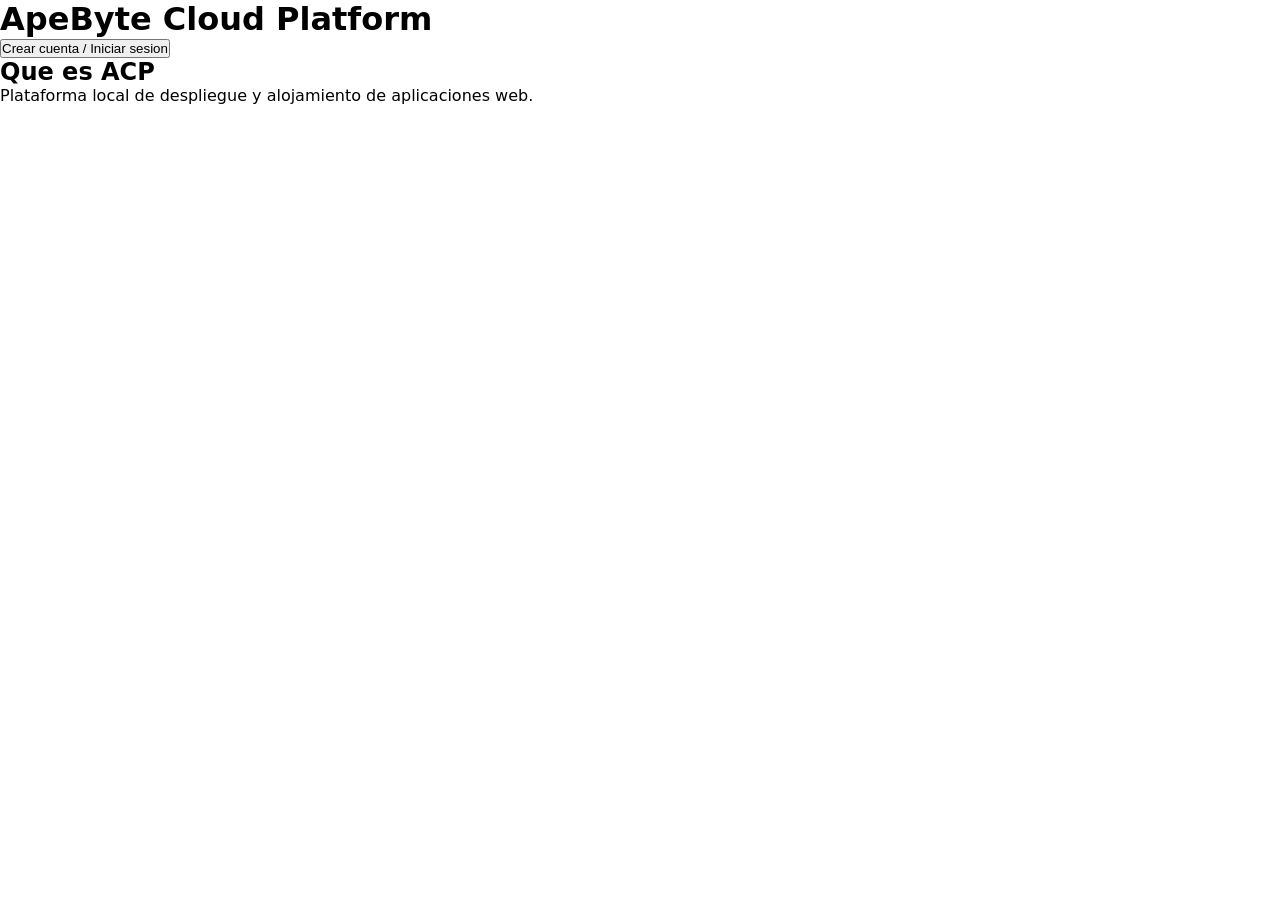
==== frontend/index.html @ 307346f4 "Estructura inicial del repositorio ACP" ====
<!DOCTYPE html>
<html lang="es">
<head>
  <meta charset="UTF-8">
  <meta name="viewport" content="width=device-width, initial-scale=1.0">
  <title>ApeByte Cloud Platform (ACP)</title>
  <link rel="stylesheet" href="css/style.css">
</head>
<body>
  <header>
    <h1>ApeByte Cloud Platform</h1>
    <button id="login-btn">Crear cuenta / Iniciar sesion</button>
  </header>

  <main>
    <section>
      <h2>Que es ACP</h2>
      <p>Plataforma local de despliegue y alojamiento de aplicaciones web.</p>
    </section>
  </main>

  <script src="js/main.js"></script>
</body>
</html>
---- frontend/css/style.css ----
* {
  box-sizing: border-box;
  margin: 0;
  padding: 0;
}

body {
  font-family: system-ui, sans-serif;
}
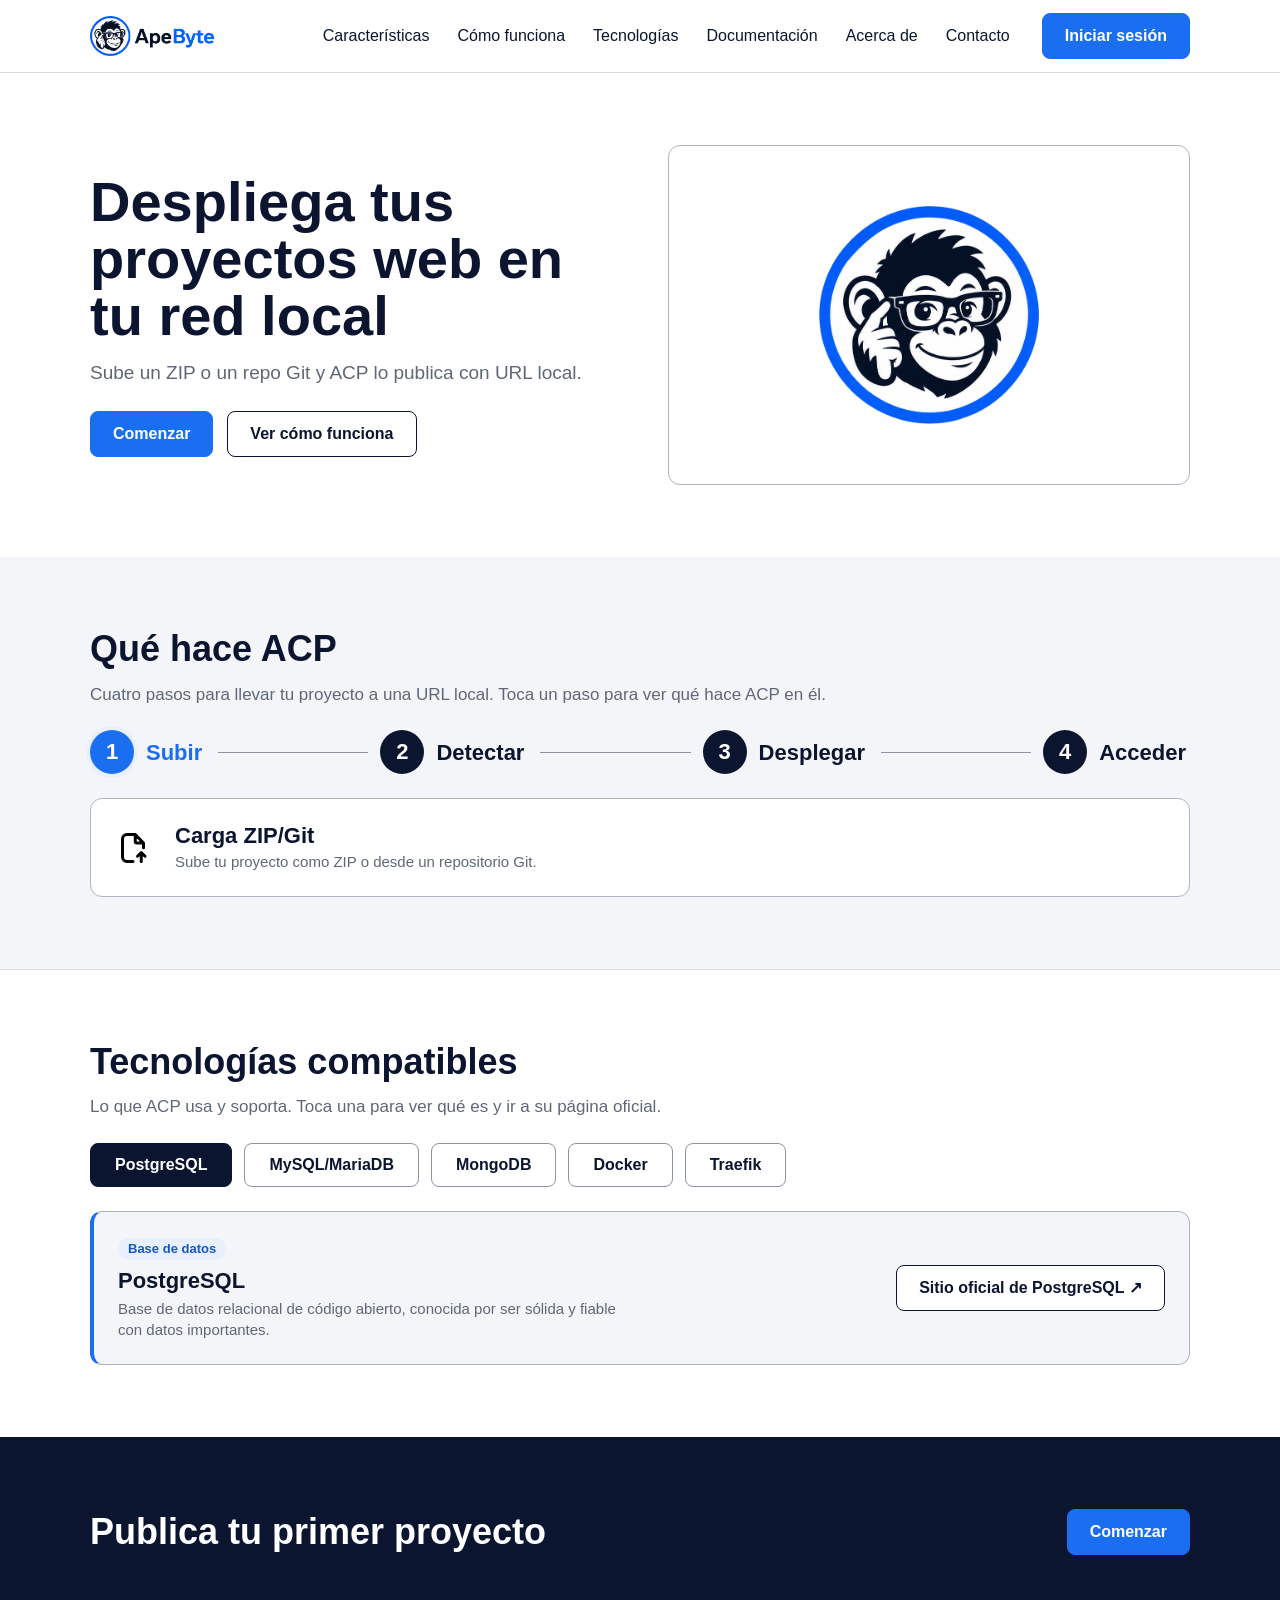
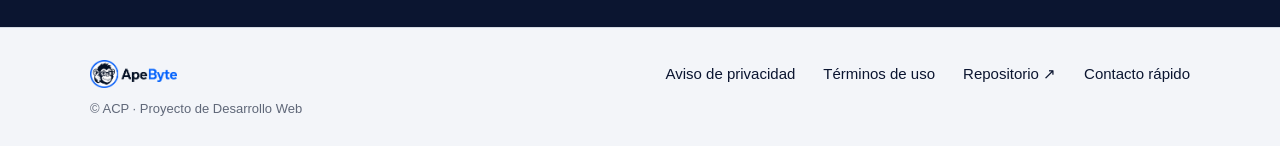
==== commit 383bef40: "Proyecto" ====
--- a/frontend/index.html
+++ b/frontend/index.html
@@ -7,17 +7,153 @@
   <link rel="stylesheet" href="css/style.css">
 </head>
 <body>
-  <header>
-    <h1>ApeByte Cloud Platform</h1>
-    <button id="login-btn">Crear cuenta / Iniciar sesion</button>
+  <header id="encabezado">
+    <a class="logo" href="/">
+      <img src="assets/img/logo.png" alt="Logo de ApeByte">
+    </a>
+    <nav id="menu-principal" aria-label="Principal">
+      <ul>
+        <li><a class="enlace-menu" href="/caracteristicas">Características</a></li>
+        <li><a class="enlace-menu" href="/como-funciona">Cómo funciona</a></li>
+        <li><a class="enlace-menu" href="/tecnologias">Tecnologías</a></li>
+        <li><a class="enlace-menu" href="/documentacion">Documentación</a></li>
+        <li><a class="enlace-menu" href="/acerca-de">Acerca de</a></li>
+        <li><a class="enlace-menu" href="/contacto">Contacto</a></li>
+        <li class="item-sesion"><a class="boton boton-primario" href="/login">Iniciar sesión</a></li>
+      </ul>
+    </nav>
+    <button id="btn-menu" type="button" aria-expanded="false" aria-controls="menu-principal" aria-label="Abrir menú">
+      <img src="assets/icons/menu.svg" alt="">
+    </button>
   </header>
 
-  <main>
-    <section>
-      <h2>Que es ACP</h2>
-      <p>Plataforma local de despliegue y alojamiento de aplicaciones web.</p>
+  <main id="contenido">
+    <section id="hero">
+      <div class="hero-texto">
+        <h1>Despliega tus proyectos web en tu red local</h1>
+        <p>Sube un ZIP o un repo Git y ACP lo publica con URL local.</p>
+        <div class="hero-botones">
+          <a class="boton boton-primario" href="/login">Comenzar</a>
+          <a class="boton boton-secundario" href="/como-funciona">Ver cómo funciona</a>
+        </div>
+      </div>
+      <img class="ilustracion" src="assets/img/mascota.png" alt="Mascota de ApeByte">
+    </section>
+
+    <section id="funciones">
+      <h2>Qué hace ACP</h2>
+      <p class="subtitulo">Cuatro pasos para llevar tu proyecto a una URL local. Toca un paso para ver qué hace ACP en él.</p>
+
+      <div class="pasos" role="tablist" aria-label="Pasos de ACP">
+        <button class="paso" type="button" role="tab" id="paso-1" aria-controls="panel-1" aria-selected="true"><span class="paso-num">1</span><span class="paso-titulo">Subir</span></button>
+        <span class="paso-linea" role="presentation"></span>
+        <button class="paso" type="button" role="tab" id="paso-2" aria-controls="panel-2" aria-selected="false" tabindex="-1"><span class="paso-num">2</span><span class="paso-titulo">Detectar</span></button>
+        <span class="paso-linea" role="presentation"></span>
+        <button class="paso" type="button" role="tab" id="paso-3" aria-controls="panel-3" aria-selected="false" tabindex="-1"><span class="paso-num">3</span><span class="paso-titulo">Desplegar</span></button>
+        <span class="paso-linea" role="presentation"></span>
+        <button class="paso" type="button" role="tab" id="paso-4" aria-controls="panel-4" aria-selected="false" tabindex="-1"><span class="paso-num">4</span><span class="paso-titulo">Acceder</span></button>
+      </div>
+
+      <div class="paso-paneles">
+        <article class="tarjeta" role="tabpanel" id="panel-1" aria-labelledby="paso-1">
+          <img class="icono" src="assets/icons/upload.svg" alt="">
+          <h3>Carga ZIP/Git</h3>
+          <p>Sube tu proyecto como ZIP o desde un repositorio Git.</p>
+        </article>
+        <article class="tarjeta" role="tabpanel" id="panel-2" aria-labelledby="paso-2">
+          <img class="icono" src="assets/icons/scan-search.svg" alt="">
+          <h3>Detección automática</h3>
+          <p>ACP reconoce la tecnología de tu proyecto sin configurar nada.</p>
+        </article>
+        <article class="tarjeta" role="tabpanel" id="panel-3" aria-labelledby="paso-3">
+          <img class="icono" src="assets/icons/container.svg" alt="">
+          <h3>Despliegue con Docker</h3>
+          <p>Cada proyecto corre aislado en su propio contenedor.</p>
+        </article>
+        <article class="tarjeta" role="tabpanel" id="panel-4" aria-labelledby="paso-4">
+          <img class="icono" src="assets/icons/link.svg" alt="">
+          <h3>URLs locales</h3>
+          <p>Accede a tu aplicación con una dirección local fácil de recordar.</p>
+        </article>
+      </div>
+    </section>
+
+    <section id="tecnologias">
+      <h2>Tecnologías compatibles</h2>
+      <p class="subtitulo">Lo que ACP usa y soporta. Toca una para ver qué es y ir a su página oficial.</p>
+
+      <div class="tec-lista" role="tablist" aria-label="Tecnologías compatibles">
+        <button class="tec" type="button" role="tab" id="tec-1" aria-controls="tec-panel-1" aria-selected="true">PostgreSQL</button>
+        <button class="tec" type="button" role="tab" id="tec-2" aria-controls="tec-panel-2" aria-selected="false" tabindex="-1">MySQL/MariaDB</button>
+        <button class="tec" type="button" role="tab" id="tec-3" aria-controls="tec-panel-3" aria-selected="false" tabindex="-1">MongoDB</button>
+        <button class="tec" type="button" role="tab" id="tec-4" aria-controls="tec-panel-4" aria-selected="false" tabindex="-1">Docker</button>
+        <button class="tec" type="button" role="tab" id="tec-5" aria-controls="tec-panel-5" aria-selected="false" tabindex="-1">Traefik</button>
+      </div>
+
+      <div class="tec-paneles">
+        <article class="tec-panel" role="tabpanel" id="tec-panel-1" aria-labelledby="tec-1">
+          <div class="tec-texto">
+            <span class="tec-categoria">Base de datos</span>
+            <h3>PostgreSQL</h3>
+            <p>Base de datos relacional de código abierto, conocida por ser sólida y fiable con datos importantes.</p>
+          </div>
+          <div class="tec-enlaces"><a class="boton boton-secundario" href="https://www.postgresql.org/" target="_blank" rel="noopener noreferrer">Sitio oficial de PostgreSQL<span class="solo-lectores"> (se abre en una pestaña nueva)</span><span aria-hidden="true">&nbsp;↗</span></a></div>
+        </article>
+        <article class="tec-panel" role="tabpanel" id="tec-panel-2" aria-labelledby="tec-2">
+          <div class="tec-texto">
+            <span class="tec-categoria">Base de datos</span>
+            <h3>MySQL/MariaDB</h3>
+            <p>Dos bases de datos relacionales muy usadas y compatibles entre sí. Guardan la información en tablas.</p>
+          </div>
+          <div class="tec-enlaces"><a class="boton boton-secundario" href="https://www.mysql.com/" target="_blank" rel="noopener noreferrer">Sitio oficial de MySQL<span class="solo-lectores"> (se abre en una pestaña nueva)</span><span aria-hidden="true">&nbsp;↗</span></a><a class="boton boton-secundario" href="https://mariadb.org/" target="_blank" rel="noopener noreferrer">Sitio oficial de MariaDB<span class="solo-lectores"> (se abre en una pestaña nueva)</span><span aria-hidden="true">&nbsp;↗</span></a></div>
+        </article>
+        <article class="tec-panel" role="tabpanel" id="tec-panel-3" aria-labelledby="tec-3">
+          <div class="tec-texto">
+            <span class="tec-categoria">Base de datos</span>
+            <h3>MongoDB</h3>
+            <p>Base de datos que guarda la información como documentos parecidos a JSON, sin tablas fijas.</p>
+          </div>
+          <div class="tec-enlaces"><a class="boton boton-secundario" href="https://www.mongodb.com/" target="_blank" rel="noopener noreferrer">Sitio oficial de MongoDB<span class="solo-lectores"> (se abre en una pestaña nueva)</span><span aria-hidden="true">&nbsp;↗</span></a></div>
+        </article>
+        <article class="tec-panel" role="tabpanel" id="tec-panel-4" aria-labelledby="tec-4">
+          <div class="tec-texto">
+            <span class="tec-categoria">Contenedores</span>
+            <h3>Docker</h3>
+            <p>Empaqueta una aplicación con todo lo que necesita para que corra igual en cualquier equipo.</p>
+          </div>
+          <div class="tec-enlaces"><a class="boton boton-secundario" href="https://www.docker.com/" target="_blank" rel="noopener noreferrer">Sitio oficial de Docker<span class="solo-lectores"> (se abre en una pestaña nueva)</span><span aria-hidden="true">&nbsp;↗</span></a></div>
+        </article>
+        <article class="tec-panel" role="tabpanel" id="tec-panel-5" aria-labelledby="tec-5">
+          <div class="tec-texto">
+            <span class="tec-categoria">Reverse proxy</span>
+            <h3>Traefik</h3>
+            <p>Recibe cada visita y la envía al contenedor correcto. Así cada proyecto tiene su propia URL local.</p>
+          </div>
+          <div class="tec-enlaces"><a class="boton boton-secundario" href="https://traefik.io/traefik/" target="_blank" rel="noopener noreferrer">Sitio oficial de Traefik<span class="solo-lectores"> (se abre en una pestaña nueva)</span><span aria-hidden="true">&nbsp;↗</span></a></div>
+        </article>
+      </div>
+    </section>
+
+    <section id="cta" class="banda-oscura">
+      <h2>Publica tu primer proyecto</h2>
+      <a class="boton boton-primario" href="/login">Comenzar</a>
     </section>
   </main>
+
+  <footer id="pie">
+    <a class="logo" href="/">
+      <img src="assets/img/logo.png" alt="Logo de ApeByte">
+    </a>
+    <nav id="menu-pie" aria-label="Enlaces secundarios">
+      <ul>
+        <li><a class="enlace-pie" href="/privacidad">Aviso de privacidad</a></li>
+        <li><a class="enlace-pie" href="/terminos">Términos de uso</a></li>
+        <li><a class="enlace-pie" href="https://github.com/">Repositorio</a></li>
+        <li><a class="enlace-pie" href="/contacto">Contacto rápido</a></li>
+      </ul>
+    </nav>
+    <p class="derechos">© ACP · Proyecto de Desarrollo Web</p>
+  </footer>
 
   <script src="js/main.js"></script>
 </body>
--- a/frontend/css/style.css
+++ b/frontend/css/style.css
@@ -1,3 +1,99 @@
+/* ApeByte Cloud Platform - estilos del sitio informativo
+   Valores tomados de Identidad_Visual_ACP.docx y de Wireframes ACP listos.zip
+   (donde el ZIP y la guía difieren, manda el ZIP; ver docs/auditoria/LEEME.md) */
+
+/* Barlow y Barlow Condensed se guardan en el proyecto (la red local no tiene
+   Internet). Copiar los .woff2 en frontend/assets/fonts/ con estos nombres
+   (ver assets/fonts/LEEME.md). */
+@font-face {
+  font-family: "Barlow";
+  font-weight: 400;
+  font-style: normal;
+  font-display: swap;
+  src: url("../assets/fonts/barlow-400.woff2") format("woff2");
+}
+@font-face {
+  font-family: "Barlow";
+  font-weight: 500;
+  font-style: normal;
+  font-display: swap;
+  src: url("../assets/fonts/barlow-500.woff2") format("woff2");
+}
+@font-face {
+  font-family: "Barlow";
+  font-weight: 600;
+  font-style: normal;
+  font-display: swap;
+  src: url("../assets/fonts/barlow-600.woff2") format("woff2");
+}
+@font-face {
+  font-family: "Barlow";
+  font-weight: 700;
+  font-style: normal;
+  font-display: swap;
+  src: url("../assets/fonts/barlow-700.woff2") format("woff2");
+}
+@font-face {
+  font-family: "Barlow Condensed";
+  font-weight: 700;
+  font-style: normal;
+  font-display: swap;
+  src: url("../assets/fonts/barlow-condensed-700.woff2") format("woff2");
+}
+
+
+:root {
+  /* Colores */
+  --color-primario: #1A6FF0;        --color-primario-hover: #1558C4;
+  --color-primario-suave: #E8F0FE;  --color-oscuro: #0B1530;
+  --color-texto: #1B2233;           --color-texto-suave: #5F6778;
+  --color-fondo: #FFFFFF;           --color-fondo-alterno: #F3F5F9;
+  --color-borde: #D5DAE3;
+  --color-exito: #1A7F4F;           --color-error: #C93535;
+  --color-advertencia: #9A5B00;
+  /* Añadidos por los wireframes: borde de tarjetas y líneas/bordes de campos */
+  --color-borde-fuerte: #AEB5C2;    --color-linea: #8B93A3;
+
+  /* Tipografía */
+  --fuente-titulos: "Barlow Condensed", "Arial Narrow", Arial, sans-serif;
+  --fuente-cuerpo:  "Barlow", Arial, sans-serif;
+  --fuente-codigo:  "Cascadia Mono", Consolas, "Courier New", monospace;
+  --texto-h1: 56px;  --texto-h2: 36px;  --texto-h3: 22px;
+  --texto-l: 19px;   --texto-base: 17px; --texto-m: 15px;
+  --texto-s: 14px;   --texto-xs: 13px;   --texto-boton: 16px;
+
+  /* Espaciado y medidas */
+  --espacio-xs: 4px;  --espacio-s: 8px;   --espacio-m: 16px;
+  --espacio-l: 24px;  --espacio-xl: 32px; --espacio-2xl: 48px;
+  --espacio-3xl: 64px; --ancho-contenido: 1100px;
+  --seccion: 72px;    --seccion-chica: 48px;  --margen-lateral: 20px;
+  --alto-encabezado: 72px;
+  --radio-m: 8px;     --radio-l: 12px;
+
+  /* Botones e íconos */
+  --boton-padding: 11px 22px;  --boton-alto-min: 44px;
+  --icono-s: 16px;  --icono-m: 24px;  --icono-l: 32px;  --icono-xl: 36px;
+
+  /* Animación */
+  --transicion-rapida: 150ms;  --transicion-panel: 250ms;
+  --curva-salida: cubic-bezier(0.16, 1, 0.3, 1);  /* ease-out: al entrar */
+  --curva-entrada: cubic-bezier(0.7, 0, 0.84, 0);  /* ease-in: al salir */
+
+  /* Encabezado fijo */
+  --color-fondo-vidrio: rgb(255 255 255 / 0.9);
+  --sombra-encabezado: 0 6px 20px rgb(11 21 48 / 0.08);
+}
+
+/* En móvil (menos de 768 px) los títulos bajan de tamaño */
+@media (max-width: 767px) {
+  :root {
+    --texto-h1: 40px;  --texto-h2: 30px;  --texto-h3: 22px;
+    --texto-base: 16px;
+    --seccion: 44px;   --seccion-chica: 44px;
+    --alto-encabezado: 60px;
+  }
+}
+
 * {
   box-sizing: border-box;
   margin: 0;
@@ -5,5 +101,1190 @@
 }
 
 body {
-  font-family: system-ui, sans-serif;
-}
+  min-height: 100vh;
+  display: flex;
+  flex-direction: column;
+  font-family: var(--fuente-cuerpo);
+  font-size: var(--texto-base);
+  font-weight: 400;
+  line-height: 1.4;
+  color: var(--color-texto);
+  background: var(--color-fondo);
+}
+
+h1, h2, h3 {
+  font-family: var(--fuente-titulos);
+  font-weight: 700;
+  color: var(--color-oscuro);
+}
+h1 { font-size: var(--texto-h1); line-height: 1.02; margin-bottom: var(--espacio-m); }
+h2 { font-size: var(--texto-h2); line-height: 1.1;  margin-bottom: 14px; }
+h3 { font-size: var(--texto-h3); line-height: 1.15; margin-bottom: var(--espacio-s); }
+
+p + p { margin-top: var(--espacio-m); }
+
+a { color: var(--color-primario-hover); }
+a:hover { color: var(--color-oscuro); }
+a:focus-visible { outline: 3px solid var(--color-primario); outline-offset: 2px; }
+img { max-width: 100%; display: block; }
+ul, ol { list-style: none; }
+
+/* ---------- Botones ---------- */
+.boton {
+  display: inline-flex;
+  align-items: center;
+  justify-content: center;
+  padding: var(--boton-padding);
+  min-height: var(--boton-alto-min);
+  border: 1px solid transparent;
+  border-radius: var(--radio-m);
+  font-family: var(--fuente-cuerpo);
+  font-size: var(--texto-boton);
+  font-weight: 600;
+  line-height: 1.4;
+  text-decoration: none;
+  cursor: pointer;
+  transition: all 150ms ease;
+}
+.boton:focus-visible {
+  outline: 3px solid var(--color-primario);
+  outline-offset: 2px;
+}
+.boton-primario,
+.boton-primario:hover {
+  color: #FFFFFF;
+}
+.boton-primario {
+  background: var(--color-primario);
+  border-color: var(--color-primario);
+}
+.boton-primario:hover,
+.boton-primario:active {
+  background: var(--color-primario-hover);
+  border-color: var(--color-primario-hover);
+}
+/* En los wireframes el botón secundario es de contorno azul marino */
+.boton-secundario {
+  background: var(--color-fondo);
+  border-color: var(--color-oscuro);
+  color: var(--color-oscuro);
+}
+.boton-secundario:hover {
+  background: var(--color-primario-suave);
+  color: var(--color-oscuro);
+}
+.boton:disabled,
+.boton[aria-disabled="true"] {
+  background: var(--color-borde);
+  border-color: var(--color-borde);
+  color: var(--color-texto-suave);
+  cursor: not-allowed;
+}
+.boton-peligro {
+  background: var(--color-error);
+  border-color: var(--color-error);
+  color: #FFFFFF;
+}
+.boton-peligro:hover { background: #A52A2A; border-color: #A52A2A; color: #FFFFFF; }
+
+/* ---------- Encabezado (fijo arriba al hacer scroll) ---------- */
+.centinela-encabezado { position: absolute; top: 0; left: 0; width: 1px; height: 1px; pointer-events: none; }
+#encabezado {
+  position: sticky;
+  top: 0;
+  z-index: 20;
+  width: 100%;
+  min-height: calc(var(--alto-encabezado) + 1px);
+  display: flex;
+  align-items: center;
+  justify-content: space-between;
+  gap: var(--espacio-xl);
+  padding: 0 max(var(--margen-lateral), calc((100% - var(--ancho-contenido)) / 2));
+  background: var(--color-fondo-vidrio);
+  -webkit-backdrop-filter: saturate(180%) blur(10px);
+  backdrop-filter: saturate(180%) blur(10px);
+  border-bottom: 1px solid var(--color-borde);
+  transition: box-shadow var(--transicion-panel) var(--curva-salida);
+}
+#encabezado.con-sombra { box-shadow: var(--sombra-encabezado); }
+.logo { flex: none; display: block; border-radius: var(--radio-m); }
+.logo img { height: 40px; width: auto; display: block; }
+.logo:focus-visible { outline: 3px solid var(--color-primario); outline-offset: 2px; }
+
+#menu-principal { flex: 1; min-width: 0; }
+#menu-principal ul {
+  display: flex;
+  flex-wrap: wrap;
+  align-items: center;
+  gap: 4px;
+}
+#menu-principal li:first-child { margin-left: auto; }
+.item-sesion { margin-left: var(--espacio-m); }
+.enlace-menu {
+  position: relative;
+  display: block;
+  padding: 8px 12px;
+  border-radius: var(--radio-m);
+  color: var(--color-oscuro);
+  font-size: 16px;
+  font-weight: 500;
+  text-decoration: none;
+  transition: background var(--transicion-rapida) var(--curva-salida), color var(--transicion-rapida) var(--curva-salida);
+}
+/* Subrayado que crece desde la izquierda */
+.enlace-menu::after {
+  content: "";
+  position: absolute;
+  left: 12px;
+  right: 12px;
+  bottom: 3px;
+  height: 2px;
+  border-radius: 1px;
+  background: var(--color-primario);
+  transform: scaleX(0);
+  transform-origin: left;
+  transition: transform var(--transicion-rapida) var(--curva-salida);
+}
+.enlace-menu:hover { background: var(--color-primario-suave); color: var(--color-oscuro); }
+.enlace-menu:hover::after { transform: scaleX(1); }
+.enlace-menu:focus-visible { outline: 3px solid var(--color-primario); outline-offset: 2px; }
+.enlace-menu[aria-current="page"] { color: var(--color-primario-hover); font-weight: 600; }
+.enlace-menu[aria-current="page"]::after { transform: scaleX(1); }
+
+#btn-menu {
+  display: none;
+  background: transparent;
+  border: 1px solid var(--color-linea);
+  border-radius: var(--radio-m);
+  min-width: var(--boton-alto-min);
+  min-height: var(--boton-alto-min);
+  cursor: pointer;
+  color: var(--color-texto);
+  transition: background var(--transicion-rapida) var(--curva-salida);
+}
+#btn-menu:hover, #btn-menu[aria-expanded="true"] { background: var(--color-primario-suave); border-color: var(--color-primario); }
+#btn-menu:focus-visible { outline: 3px solid var(--color-primario); outline-offset: 2px; }
+#btn-menu img { width: var(--icono-m); height: var(--icono-m); margin: 0 auto; }
+
+@media (prefers-reduced-motion: reduce) {
+  #encabezado, .enlace-menu, .enlace-menu::after, #btn-menu { transition: none; }
+}
+
+/* ---------- Estructura de secciones ---------- */
+#contenido > section {
+  padding: var(--seccion) var(--margen-lateral);
+}
+#contenido > section > * {
+  max-width: var(--ancho-contenido);
+  margin-left: auto;
+  margin-right: auto;
+}
+#contenido > section > h2 { margin-bottom: 14px; }
+#funciones { background: var(--color-fondo-alterno); }
+#tecnologias { background: var(--color-fondo); border-top: 1px solid var(--color-borde); }
+
+/* Hero */
+#hero {
+  display: grid;
+  grid-template-columns: repeat(2, minmax(0, 1fr));
+  align-items: center;
+  gap: 56px;
+  max-width: calc(var(--ancho-contenido) + 2 * var(--margen-lateral));
+  margin: 0 auto;
+}
+#contenido > section#hero > * { margin: 0; max-width: none; }
+.hero-texto p {
+  font-size: var(--texto-l);
+  color: var(--color-texto-suave);
+  margin: 0 0 var(--espacio-l);
+}
+.hero-botones { display: flex; flex-wrap: wrap; gap: 14px; }
+.ilustracion { width: 100%; border-radius: var(--radio-l); }
+/* Mascota enmarcada (Home y Acerca de) */
+#hero > .ilustracion,
+#que-es > .ilustracion {
+  height: 340px;
+  padding: 60px;
+  object-fit: contain;
+  border: 1px solid var(--color-borde-fuerte);
+}
+#que-es > .ilustracion { height: 300px; padding: 40px; }
+
+/* Tarjetas */
+.cuadricula {
+  display: grid;
+  grid-template-columns: repeat(4, minmax(0, 1fr));
+  gap: var(--espacio-l);
+}
+.tarjeta {
+  background: var(--color-fondo);
+  border: 1px solid var(--color-borde-fuerte);
+  border-radius: var(--radio-l);
+  padding: var(--espacio-l);
+}
+.tarjeta .icono {
+  width: var(--icono-xl);
+  height: var(--icono-xl);
+  color: var(--color-primario);
+  margin-bottom: var(--espacio-m);
+}
+.tarjeta h3 { margin-bottom: var(--espacio-s); }
+.tarjeta p { font-size: var(--texto-s); color: var(--color-texto-suave); }
+
+/* Qué hace ACP: cuatro pasos interactivos (círculo azul marino + título, unidos por una línea) */
+.subtitulo { color: var(--color-texto-suave); margin-bottom: var(--espacio-l); }
+.pasos {
+  display: flex;
+  align-items: center;
+  gap: 12px;
+  margin-bottom: var(--espacio-l);
+}
+.pasos > .paso {
+  flex: none;
+  display: flex;
+  align-items: center;
+  gap: 12px;
+  padding: 6px 10px 6px 6px;
+  margin: -6px;
+  background: none;
+  border: 0;
+  border-radius: 999px;
+  cursor: pointer;
+  font: inherit;
+  color: var(--color-oscuro);
+}
+.pasos > .paso:focus-visible { outline: 3px solid var(--color-primario); outline-offset: 2px; }
+.paso-num {
+  flex: none;
+  display: flex;
+  align-items: center;
+  justify-content: center;
+  width: 44px;
+  height: 44px;
+  border-radius: 50%;
+  background: var(--color-oscuro);
+  color: #FFFFFF;
+  font-family: var(--fuente-titulos);
+  font-size: 22px;
+  font-weight: 700;
+  transition: background var(--transicion-rapida) var(--curva-salida), box-shadow var(--transicion-rapida) var(--curva-salida);
+}
+.paso-titulo {
+  font-family: var(--fuente-titulos);
+  font-size: var(--texto-h3);
+  font-weight: 700;
+  line-height: 1.15;
+}
+.pasos > .paso:hover .paso-titulo { color: var(--color-primario-hover); }
+.pasos > .paso[aria-selected="true"] .paso-num {
+  background: var(--color-primario);
+  box-shadow: 0 0 0 4px var(--color-primario-suave);
+}
+.pasos > .paso[aria-selected="true"] .paso-titulo { color: var(--color-primario); }
+.paso-linea { flex: 1; height: 1px; background: var(--color-linea); }
+
+/* Panel que se despliega al elegir un paso */
+.paso-paneles .tarjeta {
+  display: grid;
+  grid-template-columns: var(--icono-xl) 1fr;
+  column-gap: var(--espacio-l);
+  align-items: center;
+  animation: aparecer var(--transicion-panel) var(--curva-salida);
+}
+.paso-paneles .tarjeta[hidden] { display: none; }
+.paso-paneles .tarjeta .icono { grid-row: 1 / span 2; margin-bottom: 0; }
+.paso-paneles .tarjeta h3 { margin-bottom: 2px; }
+.paso-paneles .tarjeta p { font-size: var(--texto-m); }
+@keyframes aparecer { from { opacity: 0; transform: translateY(-6px); } to { opacity: 1; transform: none; } }
+@media (prefers-reduced-motion: reduce) {
+  .paso-paneles .tarjeta { animation: none; }
+  .paso-num { transition: none; }
+}
+
+/* Tecnologías compatibles: botones + panel con contexto y enlace oficial */
+.solo-lectores { position: absolute; width: 1px; height: 1px; overflow: hidden; clip-path: inset(50%); white-space: nowrap; }
+.tec-lista { display: flex; flex-wrap: wrap; gap: 12px; margin-bottom: var(--espacio-l); }
+.tec {
+  min-height: var(--boton-alto-min);
+  padding: var(--espacio-s) var(--espacio-l);
+  background: var(--color-fondo);
+  color: var(--color-oscuro);
+  border: 1px solid var(--color-linea);
+  border-radius: var(--radio-m);
+  font-family: var(--fuente-cuerpo);
+  font-size: var(--texto-boton);
+  font-weight: 600;
+  cursor: pointer;
+  transition: background var(--transicion-rapida) var(--curva-salida), color var(--transicion-rapida) var(--curva-salida), border-color var(--transicion-rapida) var(--curva-salida);
+}
+.tec:hover { background: var(--color-primario-suave); border-color: var(--color-primario); }
+.tec:focus-visible { outline: 3px solid var(--color-primario); outline-offset: 2px; }
+.tec[aria-selected="true"] { background: var(--color-oscuro); border-color: var(--color-oscuro); color: #FFFFFF; }
+.tec-panel {
+  display: flex;
+  align-items: center;
+  justify-content: space-between;
+  gap: var(--espacio-l);
+  padding: var(--espacio-l);
+  background: var(--color-fondo-alterno);
+  border: 1px solid var(--color-borde-fuerte);
+  border-left: 4px solid var(--color-primario);
+  border-radius: var(--radio-l);
+  animation: aparecer var(--transicion-panel) var(--curva-salida);
+}
+.tec-panel[hidden] { display: none; }
+.tec-categoria {
+  display: inline-block;
+  margin-bottom: var(--espacio-s);
+  padding: 2px 10px;
+  background: var(--color-primario-suave);
+  color: var(--color-primario-hover);
+  border-radius: 999px;
+  font-size: var(--texto-xs);
+  font-weight: 600;
+}
+.tec-texto h3 { margin-bottom: var(--espacio-xs); }
+.tec-texto p { max-width: 60ch; color: var(--color-texto-suave); font-size: var(--texto-m); }
+.tec-enlaces { display: flex; flex-wrap: wrap; gap: 12px; flex: none; }
+@media (prefers-reduced-motion: reduce) {
+  .tec-panel { animation: none; }
+  .tec { transition: none; }
+}
+
+/* Banda oscura de cierre */
+.banda-oscura {
+  background: var(--color-oscuro);
+  color: #FFFFFF;
+}
+#contenido > .banda-oscura {
+  display: flex;
+  align-items: center;
+  justify-content: space-between;
+  gap: var(--espacio-xl);
+  flex-wrap: wrap;
+  padding-left: max(var(--margen-lateral), calc((100% - var(--ancho-contenido)) / 2));
+  padding-right: max(var(--margen-lateral), calc((100% - var(--ancho-contenido)) / 2));
+}
+#contenido > .banda-oscura > * { margin: 0; max-width: none; }
+.banda-oscura h2 { color: #FFFFFF; }
+
+/* ---------- Pie ---------- */
+#pie {
+  display: grid;
+  grid-template-columns: auto 1fr;
+  gap: 12px var(--espacio-xl);
+  align-items: center;
+  padding: var(--espacio-xl) max(var(--margen-lateral), calc((100% - var(--ancho-contenido)) / 2)) 28px;
+  background: var(--color-fondo-alterno);
+  border-top: 1px solid var(--color-borde);
+  color: var(--color-oscuro);
+  font-size: var(--texto-m);
+}
+#pie .logo img { height: 28px; }
+#menu-pie ul { display: flex; flex-wrap: wrap; justify-content: flex-end; gap: 28px; }
+.enlace-pie { color: var(--color-oscuro); text-decoration: none; }
+.enlace-pie:hover { text-decoration: underline; }
+.enlace-pie[href^="http"]::after { content: " \2197"; }
+.derechos { grid-column: 1 / -1; font-size: var(--texto-xs); color: var(--color-texto-suave); }
+
+/* ---------- Utilidades ---------- */
+[hidden] { display: none !important; }
+html { scroll-behavior: smooth; scroll-padding-top: calc(var(--alto-encabezado) + var(--espacio-l)); }
+@media (prefers-reduced-motion: reduce) { html { scroll-behavior: auto; } }
+.solo-lectores {
+  position: absolute;
+  width: 1px;
+  height: 1px;
+  overflow: hidden;
+  clip: rect(0 0 0 0);
+  white-space: nowrap;
+}
+
+/* ---------- Introducción de página (banda gris) ---------- */
+#contenido > section#intro {
+  background: var(--color-fondo-alterno);
+  padding-top: var(--seccion-chica);
+  padding-bottom: var(--seccion-chica);
+}
+#intro p {
+  font-size: var(--texto-l);
+  color: var(--color-texto-suave);
+}
+#contenido > #intro > p {
+  max-width: 560px;
+  margin-left: max(0px, calc((100% - var(--ancho-contenido)) / 2));
+  margin-right: auto;
+}
+
+/* ---------- Índice lateral (Características, Documentación) ---------- */
+.con-barra {
+  display: grid;
+  grid-template-columns: 220px minmax(0, 1fr);
+  gap: 56px;
+  align-items: start;
+  max-width: calc(var(--ancho-contenido) + 2 * var(--margen-lateral));
+  margin: 0 auto;
+  padding: 56px var(--margen-lateral);
+}
+.con-barra:has(#documento) { grid-template-columns: 240px minmax(0, 1fr); }
+/* Índice lateral: tarjeta fija con progreso y sección activa */
+#indice {
+  position: sticky;
+  top: calc(var(--alto-encabezado) + var(--espacio-l));
+  padding: var(--espacio-m);
+  background: var(--color-fondo);
+  border: 1px solid var(--color-borde-fuerte);
+  border-radius: var(--radio-l);
+}
+.titulo-indice {
+  display: flex;
+  align-items: baseline;
+  justify-content: space-between;
+  gap: var(--espacio-s);
+  font-size: var(--texto-xs);
+  font-weight: 700;
+  text-transform: uppercase;
+  letter-spacing: 0.06em;
+  color: var(--color-texto-suave);
+  margin-bottom: 10px;
+  padding: 0 4px;
+}
+.indice-contador { font-weight: 600; letter-spacing: 0; text-transform: none; color: var(--color-primario-hover); }
+.indice-progreso { height: 3px; margin: 0 4px 12px; border-radius: 2px; background: var(--color-borde); overflow: hidden; }
+.indice-progreso > span {
+  display: block;
+  height: 100%;
+  background: var(--color-primario);
+  transform: scaleX(0);
+  transform-origin: left;
+  transition: transform var(--transicion-panel) var(--curva-salida);
+}
+#indice ul { position: relative; display: grid; gap: 2px; list-style: none; padding: 0; margin: 0; }
+.enlace-indice {
+  position: relative;
+  display: flex;
+  align-items: center;
+  min-height: var(--boton-alto-min);
+  padding: 8px 12px 8px 18px;
+  border-radius: var(--radio-m);
+  color: var(--color-oscuro);
+  font-size: var(--texto-m);
+  font-weight: 500;
+  text-decoration: none;
+  transition: background var(--transicion-rapida) var(--curva-salida), color var(--transicion-rapida) var(--curva-salida);
+}
+/* Barrita a la izquierda que aparece en la sección activa */
+.enlace-indice::before {
+  content: "";
+  position: absolute;
+  left: 6px;
+  top: 10px;
+  bottom: 10px;
+  width: 3px;
+  border-radius: 2px;
+  background: var(--color-primario);
+  transform: scaleY(0);
+  transition: transform var(--transicion-rapida) var(--curva-salida);
+}
+.enlace-indice:hover { background: var(--color-fondo-alterno); color: var(--color-primario-hover); }
+.enlace-indice:focus-visible { outline: 3px solid var(--color-primario); outline-offset: 2px; }
+.enlace-indice.activo { background: var(--color-primario-suave); color: var(--color-primario-hover); font-weight: 600; }
+.enlace-indice.activo::before { transform: scaleY(1); }
+@media (prefers-reduced-motion: reduce) {
+  .enlace-indice, .enlace-indice::before, .indice-progreso > span { transition: none; }
+}
+
+/* Bloques de Características (imagen alterna izquierda/derecha) */
+.bloques { display: grid; gap: var(--espacio-3xl); }
+.bloque {
+  display: grid;
+  grid-template-columns: repeat(2, minmax(0, 1fr));
+  gap: 40px;
+  align-items: center;
+}
+.bloque:nth-child(even) .maqueta { order: -1; }
+.bloque-icono { display: inline-flex; align-items: center; justify-content: center; width: 48px; height: 48px; margin-bottom: var(--espacio-m); border-radius: var(--radio-l); background: var(--color-primario-suave); }
+.bloque-icono img { width: 26px; height: 26px; }
+.bloque-meta { display: flex; flex-wrap: wrap; align-items: center; gap: var(--espacio-s); margin-bottom: var(--espacio-s); }
+.chip-fase { padding: 2px 10px; border-radius: 999px; background: var(--color-oscuro); color: #FFFFFF; font-size: var(--texto-xs); font-weight: 700; }
+.estado-funcion { font-size: var(--texto-xs); font-weight: 600; }
+.estado-funcion:empty { display: none; }
+.estado-funcion.hecho { color: var(--color-exito); }
+.estado-funcion.en-curso { color: var(--color-primario-hover); }
+.estado-funcion.proximo { color: var(--color-texto-suave); }
+.bloque-texto h2 { margin-bottom: var(--espacio-s); }
+.bloque-texto > p:not(.bloque-meta) { color: var(--color-texto-suave); margin-bottom: var(--espacio-m); }
+.lista-beneficios { display: grid; gap: var(--espacio-s); list-style: none; padding: 0; margin: 0; }
+.lista-beneficios li { position: relative; padding-left: 30px; font-size: var(--texto-m); }
+.lista-beneficios li::before {
+  content: "";
+  position: absolute;
+  left: 0;
+  top: 2px;
+  width: 20px;
+  height: 20px;
+  border-radius: 50%;
+  background: var(--color-primario) url("data:image/svg+xml,%3Csvg xmlns='http://www.w3.org/2000/svg' viewBox='0 0 24 24' fill='none' stroke='%23fff' stroke-width='3.2' stroke-linecap='round' stroke-linejoin='round'%3E%3Cpath d='M5 12.5l4.5 4.5L19 7.5'/%3E%3C/svg%3E") center / 12px no-repeat;
+}
+.lista-beneficios code { font-family: var(--fuente-codigo); font-size: 0.9em; color: var(--color-oscuro); background: var(--color-fondo-alterno); padding: 1px 5px; border-radius: 4px; }
+
+/* Piezas extra de las maquetas de Características */
+.contenedor-falso { display: flex; align-items: center; gap: var(--espacio-s); padding: 10px 14px; border: 1px solid var(--color-borde); border-radius: var(--radio-m); }
+.contenedor-falso img { width: var(--icono-m); height: var(--icono-m); flex: none; }
+.contenedor-falso code, .rutas code { flex: 1; font-family: var(--fuente-codigo); font-size: var(--texto-xs); color: var(--color-oscuro); overflow: hidden; text-overflow: ellipsis; white-space: nowrap; }
+.estado-punto { display: inline-flex; align-items: center; gap: 6px; font-size: var(--texto-xs); font-weight: 600; color: var(--color-texto-suave); white-space: nowrap; }
+.estado-punto::before { content: ""; width: 8px; height: 8px; border-radius: 50%; background: var(--color-linea); }
+.estado-punto.activo { color: var(--color-exito); }
+.estado-punto.activo::before { background: var(--color-exito); }
+.bd-diagrama { display: grid; grid-template-columns: minmax(0, 1fr) 40px minmax(0, 1fr); align-items: center; }
+.nodo { padding: var(--espacio-m) var(--espacio-s); border: 1px solid var(--color-borde-fuerte); border-radius: var(--radio-m); text-align: center; font-weight: 600; font-size: var(--texto-s); color: var(--color-oscuro); }
+.nodo-oscuro { background: var(--color-oscuro); border-color: var(--color-oscuro); color: #FFFFFF; }
+.conector { height: 2px; background: var(--color-primario); }
+.chips-fila { display: flex; flex-wrap: wrap; justify-content: center; gap: var(--espacio-s); }
+.rutas { display: grid; gap: var(--espacio-s); list-style: none; padding: 0; margin: 0; }
+.rutas li { display: grid; grid-template-columns: minmax(0, 1.2fr) auto minmax(0, 1fr); align-items: center; gap: var(--espacio-s); }
+.url-mini { padding: 6px 10px; border-radius: 999px; background: var(--color-fondo-alterno); border: 1px solid var(--color-borde); font-family: var(--fuente-codigo); font-size: var(--texto-xs); color: var(--color-oscuro); overflow: hidden; text-overflow: ellipsis; white-space: nowrap; }
+.flecha { color: var(--color-primario); font-weight: 700; }
+.terminal p { white-space: pre; overflow: hidden; text-overflow: ellipsis; }
+
+/* ---------- Cómo funciona (stepper vertical) ---------- */
+.stepper {
+  max-width: calc(var(--ancho-contenido) + 2 * var(--margen-lateral));
+  margin: 0 auto;
+  padding: 56px var(--margen-lateral);
+  counter-reset: paso;
+}
+.stepper > .paso {
+  position: relative;
+  display: grid;
+  grid-template-columns: 44px minmax(0, 1fr);
+  gap: 28px;
+  padding-bottom: var(--espacio-xl);
+  counter-increment: paso;
+}
+.stepper > .paso:last-child { padding-bottom: 0; }
+.stepper > .paso::before {
+  content: counter(paso);
+  display: flex;
+  align-items: center;
+  justify-content: center;
+  width: 44px;
+  height: 44px;
+  border-radius: 50%;
+  background: var(--color-oscuro);
+  color: #FFFFFF;
+  font-family: var(--fuente-titulos);
+  font-size: 22px;
+  font-weight: 700;
+  z-index: 1;
+}
+.stepper > .paso:not(:last-child)::after {
+  content: "";
+  position: absolute;
+  left: 21.5px;
+  top: 52px;
+  bottom: 8px;
+  width: 1px;
+  background: var(--color-linea);
+}
+.tarjeta-paso {
+  display: grid;
+  grid-template-columns: minmax(0, 1.1fr) minmax(0, 1fr);
+  gap: var(--espacio-xl);
+  align-items: center;
+  background: var(--color-fondo);
+  border: 1px solid var(--color-borde-fuerte);
+  border-radius: var(--radio-l);
+  padding: var(--espacio-xl);
+}
+.tarjeta-paso .icono { width: var(--icono-xl); height: var(--icono-xl); margin-bottom: var(--espacio-s); }
+.paso-etiqueta { margin-bottom: var(--espacio-xs); color: var(--color-primario-hover); font-size: var(--texto-s); font-weight: 700; text-transform: uppercase; letter-spacing: 0.06em; }
+.tarjeta-paso h2 { margin-bottom: var(--espacio-s); }
+.paso-lead { font-size: var(--texto-l); color: var(--color-texto-suave); margin-bottom: var(--espacio-m); }
+.reparto { display: grid; gap: var(--espacio-s); margin-bottom: var(--espacio-m); }
+.reparto > div { display: grid; grid-template-columns: 52px minmax(0, 1fr); gap: var(--espacio-m); align-items: baseline; padding: var(--espacio-s) var(--espacio-m); background: var(--color-fondo-alterno); border-radius: var(--radio-m); }
+.reparto dt { font-family: var(--fuente-titulos); font-size: var(--texto-h3); font-weight: 700; color: var(--color-oscuro); line-height: 1.2; }
+.reparto dd { font-size: var(--texto-m); color: var(--color-texto); }
+.por-dentro { font-family: var(--fuente-cuerpo); font-size: var(--texto-s); font-weight: 700; text-transform: uppercase; letter-spacing: 0.06em; color: var(--color-texto-suave); margin-bottom: var(--espacio-s); }
+.lista-dentro { display: grid; gap: var(--espacio-s); padding-left: 0; list-style: none; }
+.lista-dentro li { position: relative; padding-left: 22px; font-size: var(--texto-m); color: var(--color-texto-suave); }
+.lista-dentro li::before { content: ""; position: absolute; left: 2px; top: 0.55em; width: 8px; height: 8px; border-radius: 50%; background: var(--color-primario); }
+.lista-dentro code, .atajos + * code { font-family: var(--fuente-codigo); font-size: 0.9em; color: var(--color-oscuro); background: var(--color-fondo-alterno); padding: 1px 5px; border-radius: 4px; }
+
+/* Atajos de la introducción */
+.atajos { display: flex; flex-wrap: wrap; gap: 12px; margin-top: var(--espacio-l); }
+#contenido > #intro > .atajos { margin-left: max(0px, calc((100% - var(--ancho-contenido)) / 2)); margin-right: auto; }
+.atajos a {
+  display: inline-flex;
+  align-items: center;
+  min-height: var(--boton-alto-min);
+  padding: var(--espacio-s) var(--espacio-m);
+  background: var(--color-fondo);
+  border: 1px solid var(--color-linea);
+  border-radius: var(--radio-m);
+  color: var(--color-oscuro);
+  font-weight: 600;
+  text-decoration: none;
+  transition: background var(--transicion-rapida) var(--curva-salida), border-color var(--transicion-rapida) var(--curva-salida);
+}
+.atajos a:hover { background: var(--color-primario-suave); border-color: var(--color-primario); }
+.atajos a:focus-visible { outline: 3px solid var(--color-primario); outline-offset: 2px; }
+
+/* Maquetas ilustrativas de cada paso (hechas con HTML y CSS) */
+.maqueta { margin: 0; }
+.maqueta figcaption { margin-top: var(--espacio-s); text-align: center; font-size: var(--texto-xs); color: var(--color-texto-suave); }
+.maqueta-visual { background: var(--color-fondo); border: 1px solid var(--color-borde-fuerte); border-radius: var(--radio-l); overflow: hidden; }
+.maqueta-barra { display: flex; gap: 6px; padding: 10px 14px; background: var(--color-fondo-alterno); border-bottom: 1px solid var(--color-borde); }
+.maqueta-barra span { width: 10px; height: 10px; border-radius: 50%; background: var(--color-borde-fuerte); }
+.maqueta-cuerpo { display: grid; gap: var(--espacio-m); padding: var(--espacio-l); }
+.zona-zip { display: grid; justify-items: center; gap: 4px; padding: var(--espacio-l); border: 2px dashed var(--color-primario); border-radius: var(--radio-m); background: var(--color-primario-suave); color: var(--color-oscuro); }
+.zona-zip img { width: var(--icono-l); height: var(--icono-l); }
+.zona-zip small { color: var(--color-texto-suave); }
+.maqueta-o { text-align: center; color: var(--color-texto-suave); font-size: var(--texto-s); margin: 0; }
+.campo-falso, .url-falsa { display: flex; align-items: center; gap: var(--espacio-s); padding: 10px 14px; border: 1px solid var(--color-linea); border-radius: var(--radio-m); font-family: var(--fuente-codigo); font-size: var(--texto-xs); color: var(--color-oscuro); overflow: hidden; white-space: nowrap; }
+.campo-falso img, .url-falsa img, .resultado-det img { width: var(--icono-m); height: var(--icono-m); flex: none; }
+.url-falsa { border-radius: 999px; background: var(--color-fondo-alterno); }
+.archivo { display: flex; align-items: center; justify-content: space-between; gap: var(--espacio-m); padding: 10px 14px; border: 1px solid var(--color-borde); border-radius: var(--radio-m); }
+.archivo code { font-family: var(--fuente-codigo); font-size: var(--texto-s); color: var(--color-oscuro); }
+.chip-det { justify-self: start; padding: 2px 10px; border-radius: 999px; background: var(--color-primario-suave); color: var(--color-primario-hover); font-size: var(--texto-xs); font-weight: 700; }
+.chip-det.chip-gris { background: var(--color-fondo-alterno); color: var(--color-texto-suave); }
+.resultado-det { display: flex; align-items: center; gap: var(--espacio-s); padding: 10px 14px; border-radius: var(--radio-m); background: var(--color-oscuro); color: #FFFFFF; font-weight: 600; font-size: var(--texto-s); }
+.resultado-det img { filter: invert(1); }
+.maqueta-oscura { background: var(--color-oscuro); border-color: var(--color-oscuro); }
+.maqueta-oscura .maqueta-barra { background: var(--color-oscuro); border-bottom-color: var(--color-texto); }
+.terminal { gap: var(--espacio-s); font-family: var(--fuente-codigo); font-size: var(--texto-s); color: #FFFFFF; }
+.terminal p { margin: 0; }
+.terminal-ok { color: var(--color-primario-suave); font-weight: 700; }
+.app-falsa { display: grid; gap: var(--espacio-s); padding: var(--espacio-m); border: 1px solid var(--color-borde); border-radius: var(--radio-m); }
+.app-falsa span { height: 10px; border-radius: 5px; background: var(--color-borde); }
+.app-falsa span:first-child { width: 55%; height: 14px; background: var(--color-oscuro); }
+.app-falsa span:last-child { width: 80%; }
+
+/* Antes de empezar */
+#contenido > section#requisitos { background: var(--color-fondo-alterno); }
+.cuadricula-3 { display: grid; grid-template-columns: repeat(3, minmax(0, 1fr)); gap: var(--espacio-l); }
+.cuadricula-3 .tarjeta p { font-size: var(--texto-m); }
+
+/* Aparición al hacer scroll (solo con JavaScript) */
+.js .revelar { opacity: 0; transform: translateY(16px); transition: opacity 400ms var(--curva-salida), transform 400ms var(--curva-salida); }
+.js .revelar.visible { opacity: 1; transform: none; }
+@media (prefers-reduced-motion: reduce) {
+  .js .revelar { opacity: 1; transform: none; transition: none; }
+  .atajos a { transition: none; }
+}
+
+/* ---------- Tecnologías ---------- */
+.logo-tec { width: 56px; height: 56px; margin-bottom: 14px; }
+#contenido > section#lenguajes,
+#contenido > section#bases-de-datos { padding-top: 56px; padding-bottom: 56px; }
+#contenido > section#lenguajes { padding-bottom: 0; }
+#contenido > section#lenguajes > h2,
+#contenido > section#bases-de-datos > h2 { margin-bottom: 14px; }
+
+/* ---------- Documentación ---------- */
+#documento section { margin-top: 36px; }
+#documento h3 { margin-top: 20px; }
+#documento h1 + p { max-width: 70%; font-size: var(--texto-l); color: var(--color-texto-suave); }
+#documento h2 + p, #documento h3 + p { margin-top: 0; }
+.bloque-codigo {
+  position: relative;
+  margin: 20px 0;
+  background: var(--color-oscuro);
+  color: #FFFFFF;
+  border-radius: var(--radio-m);
+  padding: 20px;
+}
+.bloque-codigo pre { overflow-x: auto; padding-right: 88px; }
+.bloque-codigo code { font-family: var(--fuente-codigo); font-size: var(--texto-s); }
+.boton-copiar {
+  position: absolute;
+  top: var(--espacio-s);
+  right: var(--espacio-s);
+  padding: var(--espacio-xs) var(--espacio-m);
+  min-height: 32px;
+  background: transparent;
+  color: #FFFFFF;
+  border: 1px solid var(--color-borde);
+  border-radius: var(--radio-m);
+  font-family: var(--fuente-cuerpo);
+  font-size: var(--texto-s);
+  font-weight: 700;
+  cursor: pointer;
+  transition: all 150ms ease;
+}
+.boton-copiar:hover { background: rgba(255, 255, 255, 0.12); }
+.boton-copiar:focus-visible { outline: 3px solid var(--color-primario); outline-offset: 2px; }
+/* Guía de inicio: pasos numerados */
+.guia-pasos { counter-reset: guia; display: grid; grid-template-columns: minmax(0, 1fr); gap: var(--espacio-l); list-style: none; padding: 0; margin: var(--espacio-l) 0 0; }
+.guia-pasos > li { position: relative; min-width: 0; padding-left: 60px; counter-increment: guia; }
+.guia-pasos > li::before {
+  content: counter(guia);
+  position: absolute;
+  left: 0;
+  top: 0;
+  display: flex;
+  align-items: center;
+  justify-content: center;
+  width: 40px;
+  height: 40px;
+  border-radius: 50%;
+  background: var(--color-oscuro);
+  color: #FFFFFF;
+  font-family: var(--fuente-titulos);
+  font-size: 20px;
+  font-weight: 700;
+}
+.guia-pasos > li:not(:last-child)::after { content: ""; position: absolute; left: 19px; top: 46px; bottom: -20px; width: 2px; background: var(--color-borde); }
+.guia-pasos h3 { margin: 6px 0 var(--espacio-xs); }
+.guia-pasos p + p { margin-top: var(--espacio-s); }
+#documento code { font-family: var(--fuente-codigo); font-size: 0.9em; }
+#documento p code { color: var(--color-oscuro); background: var(--color-fondo-alterno); padding: 1px 6px; border-radius: 4px; }
+.guia-pasos .bloque-codigo { margin: var(--espacio-s) 0 var(--espacio-m); }
+
+/* Requisitos */
+.requisitos-lista { display: grid; grid-template-columns: repeat(2, minmax(0, 1fr)); gap: var(--espacio-m); list-style: none; padding: 0; margin: var(--espacio-l) 0 0; }
+.requisitos-lista li { position: relative; display: grid; gap: 2px; padding: var(--espacio-m) var(--espacio-m) var(--espacio-m) 56px; background: var(--color-fondo-alterno); border: 1px solid var(--color-borde); border-radius: var(--radio-l); }
+.requisitos-lista li::before {
+  content: "";
+  position: absolute;
+  left: var(--espacio-m);
+  top: var(--espacio-m);
+  width: 28px;
+  height: 28px;
+  border-radius: 50%;
+  background: var(--color-primario) url("data:image/svg+xml,%3Csvg xmlns='http://www.w3.org/2000/svg' viewBox='0 0 24 24' fill='none' stroke='%23fff' stroke-width='3' stroke-linecap='round' stroke-linejoin='round'%3E%3Cpath d='M5 12.5l4.5 4.5L19 7.5'/%3E%3C/svg%3E") center / 16px no-repeat;
+}
+.requisitos-lista strong { color: var(--color-oscuro); }
+.requisitos-lista span { font-size: var(--texto-m); color: var(--color-texto-suave); }
+
+/* Preguntas frecuentes */
+.faq-controles { display: grid; gap: var(--espacio-m); margin: var(--espacio-l) 0; }
+.faq-buscador label { display: block; margin-bottom: var(--espacio-xs); font-size: var(--texto-s); font-weight: 700; color: var(--color-oscuro); }
+.faq-buscador input {
+  width: 100%;
+  min-height: var(--boton-alto-min);
+  padding: 10px 14px 10px 44px;
+  border: 1px solid var(--color-linea);
+  border-radius: var(--radio-m);
+  background: var(--color-fondo) url("data:image/svg+xml,%3Csvg xmlns='http://www.w3.org/2000/svg' viewBox='0 0 24 24' fill='none' stroke='%235F6778' stroke-width='2.2' stroke-linecap='round'%3E%3Ccircle cx='11' cy='11' r='7'/%3E%3Cpath d='M20 20l-3.5-3.5'/%3E%3C/svg%3E") 14px center / 20px no-repeat;
+  font-family: var(--fuente-cuerpo);
+  font-size: var(--texto-base);
+  color: var(--color-texto);
+}
+.faq-buscador input:focus-visible { outline: 3px solid var(--color-primario); outline-offset: 2px; border-color: var(--color-primario); }
+.faq-filtros { display: flex; flex-wrap: wrap; gap: var(--espacio-s); }
+.faq-filtro {
+  min-height: var(--boton-alto-min);
+  padding: var(--espacio-s) var(--espacio-m);
+  background: var(--color-fondo);
+  border: 1px solid var(--color-linea);
+  border-radius: 999px;
+  font-family: var(--fuente-cuerpo);
+  font-size: var(--texto-m);
+  font-weight: 600;
+  color: var(--color-oscuro);
+  cursor: pointer;
+  transition: background var(--transicion-rapida) var(--curva-salida), color var(--transicion-rapida) var(--curva-salida), border-color var(--transicion-rapida) var(--curva-salida);
+}
+.faq-filtro:hover { background: var(--color-primario-suave); border-color: var(--color-primario); }
+.faq-filtro:focus-visible { outline: 3px solid var(--color-primario); outline-offset: 2px; }
+.faq-filtro[aria-pressed="true"] { background: var(--color-oscuro); border-color: var(--color-oscuro); color: #FFFFFF; }
+.faq-contador { font-size: var(--texto-s); color: var(--color-texto-suave); margin: 0; }
+.faq-grupo { margin-top: var(--espacio-l); }
+#documento .faq-grupo h3 { margin: 0 0 var(--espacio-s); font-size: var(--texto-s); font-family: var(--fuente-cuerpo); text-transform: uppercase; letter-spacing: 0.06em; color: var(--color-texto-suave); }
+.faq-item {
+  margin-bottom: var(--espacio-s);
+  background: var(--color-fondo);
+  border: 1px solid var(--color-borde-fuerte);
+  border-radius: var(--radio-l);
+  overflow: hidden;
+  transition: border-color var(--transicion-rapida) var(--curva-salida), box-shadow var(--transicion-rapida) var(--curva-salida);
+}
+.faq-item:hover { border-color: var(--color-primario); }
+.faq-item[open] { border-color: var(--color-primario); box-shadow: 0 6px 18px rgb(26 111 240 / 0.12); }
+.faq-pregunta {
+  display: flex;
+  align-items: center;
+  gap: var(--espacio-m);
+  min-height: 64px;
+  padding: var(--espacio-s) var(--espacio-m);
+  list-style: none;
+  cursor: pointer;
+  font-size: var(--texto-base);
+  font-weight: 600;
+  color: var(--color-oscuro);
+}
+.faq-pregunta::-webkit-details-marker { display: none; }
+.faq-pregunta:focus-visible { outline: 3px solid var(--color-primario); outline-offset: -3px; border-radius: var(--radio-l); }
+.faq-icono { flex: none; display: flex; align-items: center; justify-content: center; width: 40px; height: 40px; border-radius: 50%; background: var(--color-primario-suave); }
+.faq-icono img { width: 20px; height: 20px; }
+.faq-texto { flex: 1; }
+.faq-pregunta::after {
+  content: "";
+  flex: none;
+  width: 10px;
+  height: 10px;
+  margin-right: 4px;
+  border-right: 2px solid var(--color-oscuro);
+  border-bottom: 2px solid var(--color-oscuro);
+  transform: rotate(45deg);
+  transition: transform var(--transicion-rapida) var(--curva-salida);
+}
+.faq-item[open] .faq-pregunta::after { transform: rotate(-135deg); }
+.faq-respuesta { padding: 0 var(--espacio-m) var(--espacio-m) calc(var(--espacio-m) + 40px + var(--espacio-m)); color: var(--color-texto-suave); }
+.faq-item[open] .faq-respuesta { animation: aparecer var(--transicion-panel) var(--curva-salida); }
+.faq-respuesta p { margin: 0; }
+.faq-vacio { margin-top: var(--espacio-l); padding: var(--espacio-l); border: 1px dashed var(--color-linea); border-radius: var(--radio-l); text-align: center; color: var(--color-texto-suave); }
+.faq-ayuda {
+  display: flex;
+  align-items: center;
+  justify-content: space-between;
+  gap: var(--espacio-l);
+  margin-top: var(--espacio-xl);
+  padding: var(--espacio-l);
+  background: var(--color-primario-suave);
+  border-radius: var(--radio-l);
+}
+#documento .faq-ayuda h3 { margin: 0 0 2px; }
+.faq-ayuda p { margin: 0; color: var(--color-texto); }
+@media (prefers-reduced-motion: reduce) {
+  .faq-item[open] .faq-respuesta { animation: none; }
+  .faq-item, .faq-pregunta::after, .faq-filtro { transition: none; }
+}
+
+/* ---------- Acerca de ---------- */
+#que-es {
+  display: grid;
+  grid-template-columns: repeat(2, minmax(0, 1fr));
+  align-items: center;
+  gap: 56px;
+  max-width: calc(var(--ancho-contenido) + 2 * var(--margen-lateral));
+  margin: 0 auto;
+}
+#contenido > section#que-es > * { margin: 0; max-width: none; }
+#que-es { row-gap: 0; }
+#contenido > section#que-es > h1 { grid-column: 1; grid-row: 1; align-self: end; margin-bottom: var(--espacio-m); }
+#que-es p { grid-column: 1; grid-row: 2; align-self: start; font-size: var(--texto-l); color: var(--color-texto-suave); }
+#que-es .ilustracion { grid-column: 2; grid-row: 1 / span 2; }
+#objetivo, #historia { background: var(--color-fondo-alterno); }
+#contenido > section#que-es { padding-bottom: var(--espacio-xl); }
+#contenido > section#datos { padding-top: 0; padding-bottom: var(--seccion); }
+.cifras { display: grid; grid-template-columns: repeat(4, minmax(0, 1fr)); gap: var(--espacio-l); list-style: none; padding: 0; }
+.cifra { padding: var(--espacio-l) 0 0; border-top: 3px solid var(--color-primario); }
+.cifra strong { display: block; font-family: var(--fuente-titulos); font-size: 48px; line-height: 1; color: var(--color-oscuro); }
+.cifra span { display: block; margin-top: var(--espacio-xs); color: var(--color-texto-suave); font-size: var(--texto-m); }
+.cuadricula-2 { display: grid; grid-template-columns: repeat(2, minmax(0, 1fr)); gap: var(--espacio-l); }
+.cuadricula-2 .tarjeta p { font-size: var(--texto-m); }
+.equipo-grid { display: grid; grid-template-columns: repeat(2, minmax(0, 1fr)); gap: var(--espacio-l); }
+.tarjeta-persona {
+  display: grid;
+  grid-template-columns: 160px minmax(0, 1fr);
+  gap: var(--espacio-l);
+  align-items: center;
+  background: var(--color-fondo);
+  border: 1px solid var(--color-borde-fuerte);
+  border-radius: var(--radio-l);
+  padding: var(--espacio-l);
+}
+.tarjeta-persona .foto { width: 100%; height: 160px; object-fit: contain; border-radius: var(--radio-m); background: var(--color-fondo-alterno); }
+.tarjeta-persona h3 { margin-bottom: var(--espacio-s); }
+.tarjeta-persona p { color: var(--color-texto-suave); font-size: var(--texto-m); }
+.rol {
+  display: inline-block;
+  margin-bottom: var(--espacio-s);
+  padding: 2px 10px;
+  background: var(--color-primario-suave);
+  color: var(--color-primario-hover);
+  border-radius: 999px;
+  font-size: var(--texto-xs);
+  font-weight: 600;
+}
+
+/* Historia: línea de tiempo con capítulos a los dos lados de una línea central */
+.historia {
+  position: relative;
+  display: grid;
+  gap: var(--espacio-xl);
+  list-style: none;
+  padding: 0;
+}
+.historia::before {
+  content: "";
+  position: absolute;
+  top: 0;
+  bottom: 0;
+  left: 50%;
+  width: 2px;
+  margin-left: -1px;
+  background: var(--color-linea);
+}
+.capitulo { position: relative; width: calc(50% - 40px); }
+.capitulo:nth-child(even) { margin-left: calc(50% + 40px); }
+.capitulo::before {
+  content: "";
+  position: absolute;
+  top: 22px;
+  right: -50px;
+  width: 20px;
+  height: 20px;
+  border-radius: 50%;
+  background: var(--color-fondo);
+  border: 3px solid var(--color-linea);
+  z-index: 1;
+}
+.capitulo:nth-child(even)::before { right: auto; left: -50px; }
+.capitulo-cuerpo {
+  background: var(--color-fondo);
+  border: 1px solid var(--color-borde-fuerte);
+  border-radius: var(--radio-l);
+  padding: var(--espacio-l);
+}
+.capitulo-cuerpo h3 { margin-bottom: var(--espacio-s); }
+.capitulo-cuerpo p:not(.capitulo-meta) { color: var(--color-texto-suave); font-size: var(--texto-m); }
+.capitulo-meta { display: flex; flex-wrap: wrap; align-items: center; gap: var(--espacio-s); margin-bottom: var(--espacio-s); }
+.capitulo-fecha { font-size: var(--texto-s); font-weight: 700; color: var(--color-oscuro); }
+.capitulo-estado { font-size: var(--texto-xs); font-weight: 600; }
+.capitulo-estado:empty { display: none; }
+.capitulo.hecho::before { background: var(--color-oscuro); border-color: var(--color-oscuro); }
+.capitulo.hecho .capitulo-estado { color: var(--color-exito); }
+.capitulo.en-curso::before { background: var(--color-primario); border-color: var(--color-primario); box-shadow: 0 0 0 5px var(--color-primario-suave); }
+.capitulo.en-curso .capitulo-cuerpo { border-color: var(--color-primario); border-width: 2px; }
+.capitulo.en-curso .capitulo-estado { color: var(--color-primario-hover); }
+.capitulo.proximo .capitulo-cuerpo { border-style: dashed; }
+.capitulo.proximo .capitulo-estado { color: var(--color-texto-suave); }
+/* Aparición al hacer scroll: solo si hay JavaScript (sin JS todo se ve) */
+.js .capitulo { opacity: 0; transform: translateY(16px); transition: opacity 400ms var(--curva-salida), transform 400ms var(--curva-salida); }
+.js .capitulo.visible { opacity: 1; transform: none; }
+@media (prefers-reduced-motion: reduce) {
+  .js .capitulo { opacity: 1; transform: none; transition: none; }
+}
+
+/* ---------- Contacto ---------- */
+#contenido > h1 {
+  max-width: calc(var(--ancho-contenido) + 2 * var(--margen-lateral));
+  margin: 0 auto;
+  padding: var(--seccion) var(--margen-lateral) 0;
+}
+.dos-columnas {
+  display: grid;
+  grid-template-columns: repeat(2, minmax(0, 1fr));
+  gap: 56px;
+  align-items: start;
+  max-width: calc(var(--ancho-contenido) + 2 * var(--margen-lateral));
+  margin: 0 auto;
+  padding: var(--espacio-xl) var(--margen-lateral) var(--seccion);
+}
+.lista-datos { display: flex; flex-direction: column; gap: 20px; }
+.dato {
+  display: grid;
+  grid-template-columns: var(--icono-xl) 1fr;
+  column-gap: var(--espacio-m);
+  align-items: center;
+}
+.dato .icono { grid-row: 1 / span 2; width: var(--icono-xl); height: var(--icono-xl); color: var(--color-primario); }
+.dato h3 { font-family: var(--fuente-cuerpo); font-size: var(--texto-base); font-weight: 700; margin-bottom: 0; line-height: 1.4; }
+.dato p { color: var(--color-texto-suave); }
+#formulario {
+  background: var(--color-fondo);
+  border: 1px solid var(--color-borde-fuerte);
+  border-radius: var(--radio-l);
+  padding: var(--espacio-l);
+}
+
+/* ---------- Formularios ---------- */
+.campo { display: flex; flex-direction: column; gap: 6px; margin-bottom: var(--espacio-m); }
+.campo label { font-size: var(--texto-m); font-weight: 500; color: var(--color-texto); }
+.campo input,
+.campo textarea {
+  width: 100%;
+  min-height: var(--boton-alto-min);
+  padding: 10px 12px;
+  background: var(--color-fondo);
+  border: 1px solid var(--color-linea);
+  border-radius: var(--radio-m);
+  font-family: var(--fuente-cuerpo);
+  font-size: 16px;
+  color: var(--color-texto);
+}
+.campo textarea { resize: vertical; min-height: 120px; }
+.campo input::placeholder,
+.campo textarea::placeholder { color: var(--color-texto-suave); }
+.campo input:focus-visible,
+.campo textarea:focus-visible { outline: 3px solid var(--color-primario); outline-offset: 2px; }
+.campo.invalido input,
+.campo.invalido textarea { border-color: var(--color-error); }
+.mensaje-error { color: var(--color-error); font-size: var(--texto-s); }
+.mensaje-exito { color: var(--color-exito); font-weight: 700; margin-top: var(--espacio-m); }
+/* Avisos de formulario en caja gris (login, registro y envío correcto) */
+#error-login, #error-registro, .mensaje-exito {
+  margin: 14px 0;
+  padding: 10px 12px;
+  background: var(--color-fondo-alterno);
+  border: 1px solid var(--color-borde-fuerte);
+  border-radius: var(--radio-m);
+  font-size: var(--texto-s);
+}
+#error-login, #error-registro { color: var(--color-error); }
+#error-login::before, #error-registro::before { content: "\26A0  "; color: var(--color-error); }
+.mensaje-exito { color: var(--color-exito); font-weight: 700; margin-top: 20px; }
+.mensaje-exito::before { content: "\2713  "; }
+#acceso form .boton { width: 100%; }
+
+/* ---------- Inicio de sesión ---------- */
+#contenido { flex: 1; }
+#contenido:has(#acceso) { background: var(--color-fondo-alterno); display: flow-root; }
+#contenido > #acceso.tarjeta-acceso {
+  max-width: 440px;
+  margin: var(--espacio-3xl) auto;
+  padding: var(--espacio-l);
+  background: var(--color-fondo);
+  border: 1px solid var(--color-borde-fuerte);
+  border-radius: var(--radio-l);
+}
+.mascota { width: 72px; margin: 0 auto 18px; }
+.pestanas { display: flex; border-bottom: 1px solid var(--color-linea); margin-bottom: 22px; }
+.pestana {
+  flex: 1;
+  min-height: var(--boton-alto-min);
+  padding: 12px;
+  margin-bottom: -1px;
+  background: transparent;
+  border: 0;
+  border-bottom: 3px solid transparent;
+  font-family: var(--fuente-cuerpo);
+  font-size: var(--texto-base);
+  font-weight: 600;
+  color: var(--color-texto-suave);
+  cursor: pointer;
+  transition: all 150ms ease;
+}
+.pestana[aria-selected="true"] { color: var(--color-oscuro); border-bottom-color: var(--color-oscuro); }
+.pestana:focus-visible { outline: 3px solid var(--color-primario); outline-offset: 2px; }
+.enlace-olvido { display: block; margin-top: var(--espacio-m); text-align: center; font-size: var(--texto-m); }
+
+/* ---------- Páginas legales ---------- */
+#contenido > .lectura {
+  max-width: 800px;
+  margin: 0 auto;
+  padding: var(--espacio-3xl) 0;
+}
+@media (max-width: 840px) {
+  #contenido > .lectura { padding-left: var(--margen-lateral); padding-right: var(--margen-lateral); }
+}
+.fecha-actualizacion { color: var(--color-texto-suave); font-size: var(--texto-m); margin: 0 0 var(--espacio-xl); }
+.clausula { margin-top: 28px; }
+.clausula:first-of-type { margin-top: 0; }
+.clausula h2 { margin-bottom: 14px; }
+
+/* ---------- Móvil ---------- */
+@media (max-width: 767px) {
+  #encabezado { gap: var(--espacio-m); }
+  #btn-menu { display: block; }
+  .logo img { height: 30px; }
+  #menu-principal {
+    position: absolute;
+    top: 100%;
+    left: 0;
+    right: 0;
+    background: var(--color-fondo);
+    border-bottom: 1px solid var(--color-borde);
+    box-shadow: var(--sombra-encabezado);
+    padding: var(--espacio-m) var(--margen-lateral);
+    z-index: 10;
+    visibility: hidden;
+    opacity: 0;
+    transform: translateY(-8px);
+    pointer-events: none;
+    transition: opacity 200ms var(--curva-entrada), transform 200ms var(--curva-entrada), visibility 0s linear 200ms;
+  }
+  #menu-principal.abierto {
+    visibility: visible;
+    opacity: 1;
+    transform: none;
+    pointer-events: auto;
+    transition: opacity var(--transicion-panel) var(--curva-salida), transform var(--transicion-panel) var(--curva-salida), visibility 0s;
+  }
+  #menu-principal ul { flex-direction: column; flex-wrap: nowrap; align-items: stretch; gap: 4px; }
+  #menu-principal li:first-child, .item-sesion { margin-left: 0; }
+  .item-sesion { margin-top: var(--espacio-s); }
+  .item-sesion .boton { width: 100%; }
+  .enlace-menu { display: flex; align-items: center; min-height: var(--boton-alto-min); padding: 8px 14px; }
+  .enlace-menu::after { display: none; }
+  .enlace-menu[aria-current="page"] { background: var(--color-primario-suave); box-shadow: inset 3px 0 0 var(--color-primario); }
+
+  #hero { grid-template-columns: 1fr; gap: 32px; }
+  .hero-botones { flex-direction: column; gap: 12px; }
+  .hero-botones .boton { width: 100%; }
+  #hero > .ilustracion { height: 220px; padding: 34px; }
+  .cuadricula { grid-template-columns: 1fr; }
+  .pasos { display: grid; grid-template-columns: repeat(4, minmax(0, 1fr)); gap: 8px; }
+  .paso-linea { display: none; }
+  .pasos > .paso { flex-direction: column; gap: 6px; padding: 6px 2px; margin: 0; border-radius: var(--radio-m); }
+  .paso-titulo { font-size: 18px; }
+  .tec-lista { gap: 10px; }
+  .tec { flex: 1 1 auto; padding: var(--espacio-s) var(--espacio-m); }
+  .tec-panel { flex-direction: column; align-items: stretch; gap: var(--espacio-m); }
+  .tec-enlaces { flex-direction: column; }
+  .tec-enlaces .boton { width: 100%; }
+  .banda-oscura h2 { margin-bottom: var(--espacio-s); }
+  #pie { grid-template-columns: 1fr; padding: 28px var(--margen-lateral); gap: 14px; }
+  #menu-pie ul { flex-direction: column; justify-content: flex-start; gap: 14px; }
+
+  /* páginas nuevas */
+  .con-barra, .con-barra:has(#documento) { grid-template-columns: minmax(0, 1fr); gap: var(--espacio-xl); padding-top: 36px; padding-bottom: 36px; }
+  #indice {
+    top: var(--alto-encabezado);
+    z-index: 5;
+    margin: -36px calc(-1 * var(--margen-lateral)) 0;
+    padding: var(--espacio-s) var(--margen-lateral);
+    border-width: 0 0 1px;
+    border-radius: 0;
+    background: var(--color-fondo-vidrio);
+    -webkit-backdrop-filter: blur(10px);
+    backdrop-filter: blur(10px);
+  }
+  .titulo-indice { margin-bottom: 6px; }
+  .indice-progreso { margin-bottom: var(--espacio-s); }
+  #indice ul { display: flex; gap: 8px; overflow-x: auto; scrollbar-width: none; padding: 3px; margin: -3px; }
+  #indice ul::-webkit-scrollbar { display: none; }
+  #indice li { flex: none; }
+  .enlace-indice { padding: 6px 14px; border: 1px solid var(--color-linea); white-space: nowrap; }
+  .enlace-indice::before { display: none; }
+  .enlace-indice.activo { background: var(--color-oscuro); border-color: var(--color-oscuro); color: #FFFFFF; }
+  .bloques { gap: var(--espacio-2xl); }
+  .bloque { grid-template-columns: minmax(0, 1fr); gap: var(--espacio-l); }
+  .bloque:nth-child(even) .maqueta { order: 0; }
+  .stepper { padding-top: 36px; padding-bottom: 36px; }
+  .stepper > .paso { grid-template-columns: 44px minmax(0, 1fr); gap: var(--espacio-m); padding-bottom: var(--espacio-l); }
+  .stepper > .paso:not(:last-child)::after { top: 50px; bottom: 6px; }
+  .tarjeta-paso { grid-template-columns: minmax(0, 1fr); gap: var(--espacio-l); padding: var(--espacio-l); }
+  .reparto > div { grid-template-columns: 44px minmax(0, 1fr); gap: var(--espacio-s); }
+  .cuadricula-3 { grid-template-columns: 1fr; }
+  .atajos { gap: 8px; }
+  .atajos a { flex: 1 1 calc(50% - 8px); justify-content: center; }
+  #contenido > section#lenguajes,
+  #contenido > section#bases-de-datos { padding-top: 36px; padding-bottom: 36px; }
+  #contenido > section#lenguajes { padding-bottom: 0; }
+  #documento h1 + p { max-width: none; }
+  .requisitos-lista { grid-template-columns: 1fr; }
+  .guia-pasos > li { padding-left: 52px; }
+  .faq-respuesta { padding-left: var(--espacio-m); }
+  .faq-icono { display: none; }
+  .faq-ayuda { flex-direction: column; align-items: stretch; text-align: left; }
+  .faq-ayuda .boton { width: 100%; }
+  .bloque-codigo { padding-top: 48px; }
+  .bloque-codigo pre { padding-right: 0; }
+  #que-es { grid-template-columns: 1fr; gap: var(--espacio-m); }
+  #que-es h1, #que-es p, #que-es .ilustracion { grid-column: 1; grid-row: auto; }
+  #que-es > .ilustracion { height: 220px; padding: 34px; margin-top: var(--espacio-m); }
+  .cifras { grid-template-columns: repeat(2, minmax(0, 1fr)); }
+  .cuadricula-2, .equipo-grid { grid-template-columns: 1fr; }
+  .tarjeta-persona { grid-template-columns: 96px minmax(0, 1fr); gap: var(--espacio-m); }
+  .tarjeta-persona .foto { height: 96px; }
+  .historia::before { left: 10px; margin-left: 0; }
+  .capitulo, .capitulo:nth-child(even) { width: auto; margin-left: 40px; }
+  .capitulo::before, .capitulo:nth-child(even)::before { left: -39px; right: auto; }
+  .dos-columnas { grid-template-columns: 1fr; gap: var(--espacio-xl); }
+  #contenido > #acceso.tarjeta-acceso { margin: 28px var(--espacio-m); max-width: none; padding: 20px; }
+  .mascota { width: 64px; margin-bottom: 14px; }
+}
